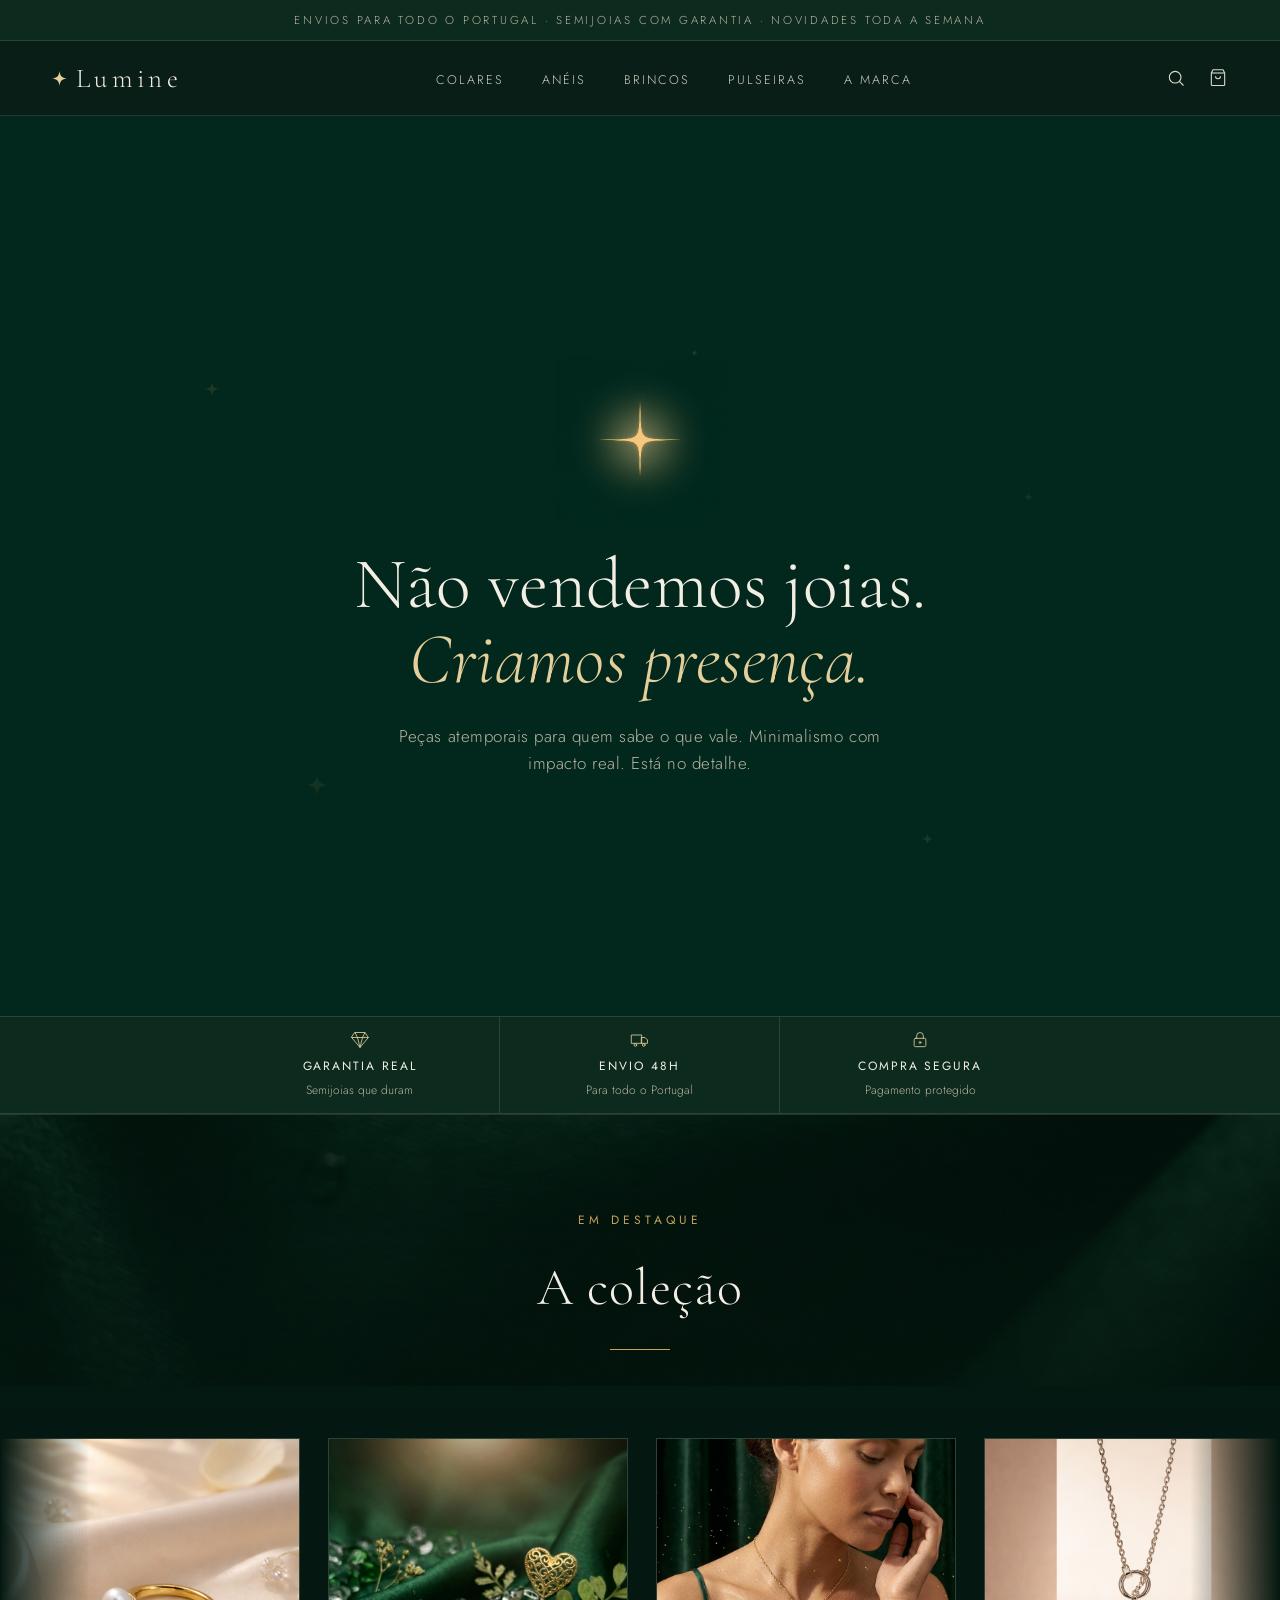
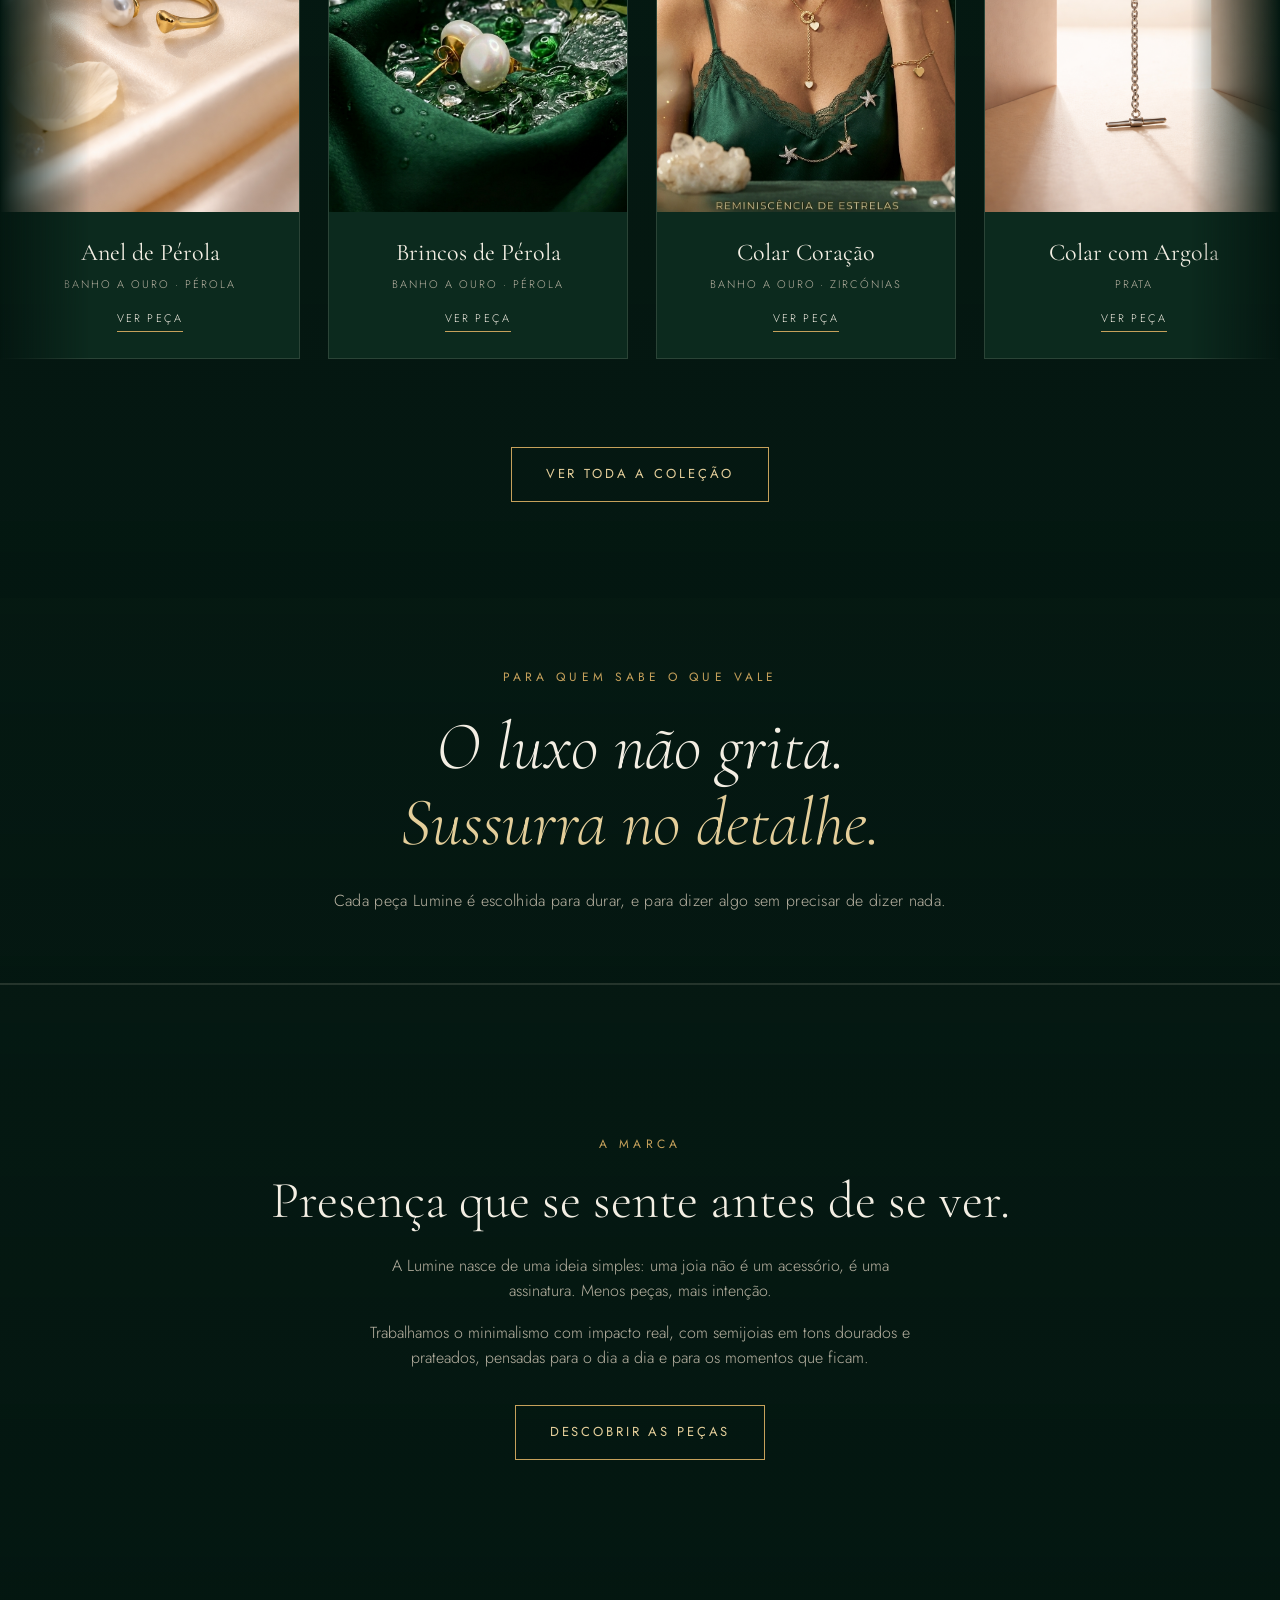
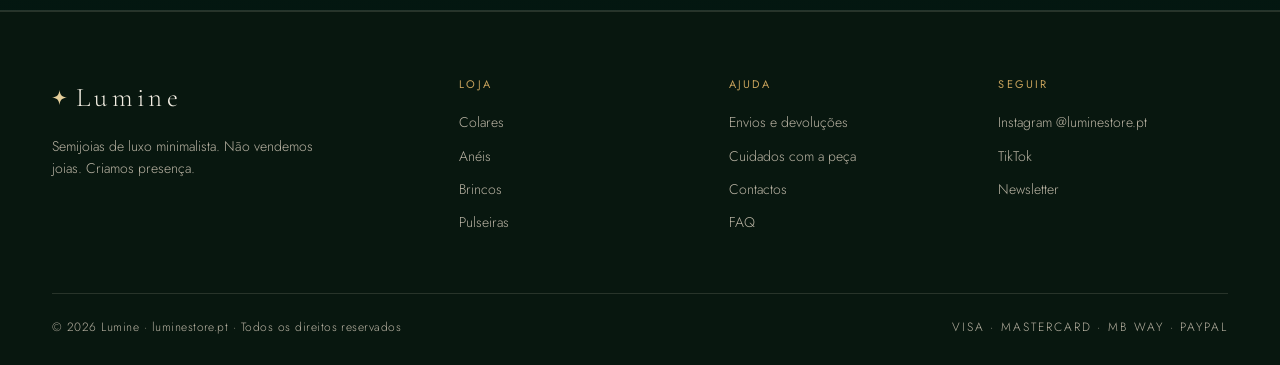
==== index.html @ 9608a3ef "Site Lumine — homepage + categorias (colares, anéis, brincos, pulseiras) com quick-view" ====
<!DOCTYPE html>
<html lang="pt-PT">
<head>
<meta charset="UTF-8" />
<meta name="viewport" content="width=device-width, initial-scale=1.0" />
<title>Lumine · Semijoias · Criamos presença</title>
<meta name="description" content="Lumine, semijoias de luxo minimalista. Não vendemos joias. Criamos presença. Para quem sabe o que vale." />
<link rel="preconnect" href="https://fonts.googleapis.com">
<link rel="preconnect" href="https://fonts.gstatic.com" crossorigin>
<link href="https://fonts.googleapis.com/css2?family=Cormorant+Garamond:wght@300;400;500;600&family=Jost:wght@300;400;500;600&display=swap" rel="stylesheet">
<link rel="stylesheet" href="styles.css">
</head>
<body>

<!-- SVG defs: estrela de 4 pontas da marca -->
<svg width="0" height="0" style="position:absolute"><defs>
  <symbol id="star" viewBox="0 0 100 100"><path d="M50 0 C54 34 66 46 100 50 C66 54 54 66 50 100 C46 66 34 54 0 50 C34 46 46 34 50 0 Z"/></symbol>
  <symbol id="medal" viewBox="0 0 100 100"><path d="M50 6 L61 38 L95 38 L67 58 L78 92 L50 71 L22 92 L33 58 L5 38 L39 38 Z"/></symbol>
</defs></svg>

<div class="announce">Envios para todo o Portugal · Semijoias com garantia · Novidades toda a semana</div>

<header>
  <div class="wrap nav">
    <a href="index.html" class="brand"><svg class="star"><use href="#star"/></svg>Lumine</a>
    <ul class="nav-links">
      <li><a href="colares.html">Colares</a></li>
      <li><a href="aneis.html">Anéis</a></li>
      <li><a href="brincos.html">Brincos</a></li>
      <li><a href="pulseiras.html">Pulseiras</a></li>
      <li><a href="index.html#sobre">A Marca</a></li>
    </ul>
    <div class="nav-icons">
      <svg viewBox="0 0 24 24"><circle cx="11" cy="11" r="7"/><line x1="16" y1="16" x2="21" y2="21"/></svg>
      <svg viewBox="0 0 24 24"><path d="M6 2 L4 6 V20 a1 1 0 0 0 1 1 H19 a1 1 0 0 0 1 -1 V6 L18 2 Z"/><line x1="4" y1="6" x2="20" y2="6"/><path d="M9 10 a3 3 0 0 0 6 0"/></svg>
    </div>
  </div>
</header>

<!-- ===== HERO ===== -->
<section class="hero">
  <div class="star-bg">
    <svg class="s1"><use href="#star"/></svg>
    <svg class="s2"><use href="#star"/></svg>
    <svg class="s3"><use href="#star"/></svg>
    <svg class="s4"><use href="#star"/></svg>
    <svg class="s5"><use href="#star"/></svg>
  </div>
  <div class="hero-content">
    <span class="hero-star"><img src="img/estrela.png" alt="Lumine" /></span>
    <h1>Não vendemos joias.<br><em>Criamos presença.</em></h1>
    <p>Peças atemporais para quem sabe o que vale. Minimalismo com impacto real. Está no detalhe.</p>
  </div>
</section>

<!-- ===== VALUES ===== -->
<section class="values">
  <div class="wrap">
    <div class="values-grid">
      <div class="value">
        <svg viewBox="0 0 24 24"><path d="M6 3 H18 L22 9 L12 21 L2 9 Z"/><path d="M2 9 H22"/><path d="M9 9 L12 21 L15 9"/><path d="M6 3 L9 9 M18 3 L15 9"/></svg>
        <h4>Garantia real</h4><span>Semijoias que duram</span>
      </div>
      <div class="value">
        <svg viewBox="0 0 24 24"><path d="M2 6 H14 V16 H2 Z"/><path d="M14 9 H18 L21 12 V16 H14 Z"/><circle cx="6.5" cy="18" r="1.6"/><circle cx="16.5" cy="18" r="1.6"/></svg>
        <h4>Envio 48H</h4><span>Para todo o Portugal</span>
      </div>
      <div class="value">
        <svg viewBox="0 0 24 24"><rect x="5" y="10" width="14" height="10" rx="1.5"/><path d="M8 10 V7 a4 4 0 0 1 8 0 V10"/><circle cx="12" cy="15" r="1.1"/></svg>
        <h4>Compra segura</h4><span>Pagamento protegido</span>
      </div>
    </div>
  </div>
</section>

<!-- ===== COLEÇÃO ===== -->
<section class="section" id="colecao">
  <div class="wrap">
    <div class="sec-head">
      <span class="eyebrow">Em destaque</span>
      <h2>A coleção</h2>
      <div class="rule"></div>
    </div>
  </div>
  <div class="carousel">
    <div class="carousel-track" id="product-track"><!-- cards injetados via JS --></div>
  </div>
  <div class="wrap">
    <div class="center-cta"><a href="colares.html" class="btn">Ver toda a coleção</a></div>
  </div>
</section>

<!-- ===== EDITORIAL ===== -->
<section class="editorial">
  <div class="wrap">
    <span class="eyebrow">Para quem sabe o que vale</span>
    <h2>O luxo não grita.<br><span>Sussurra no detalhe.</span></h2>
    <p>Cada peça Lumine é escolhida para durar, e para dizer algo sem precisar de dizer nada.</p>
  </div>
</section>

<!-- ===== STORY ===== -->
<section class="section" id="sobre">
  <div class="wrap">
    <span class="eyebrow">A marca</span>
    <h2>Presença que se sente antes de se ver.</h2>
    <p>A Lumine nasce de uma ideia simples: uma joia não é um acessório, é uma assinatura. Menos peças, mais intenção.</p>
    <p>Trabalhamos o minimalismo com impacto real, com semijoias em tons dourados e prateados, pensadas para o dia a dia e para os momentos que ficam.</p>
    <a href="colares.html" class="btn">Descobrir as peças</a>
  </div>
</section>

<!-- ===== NEWSLETTER (removida temporariamente — descomentar para reativar) =====
<section class="news">
  <div class="wrap">
    <span class="eyebrow">Junte-se à Lumine</span>
    <h2>O detalhe começa aqui.</h2>
    <p>Receba lançamentos e ofertas exclusivas antes de todos. Sem ruído, só o essencial.</p>
    <form onsubmit="return false;">
      <input type="email" placeholder="O seu e-mail" required />
      <button class="btn btn-solid" type="submit">Subscrever</button>
    </form>
  </div>
</section>
-->

<!-- ===== FOOTER ===== -->
<footer>
  <div class="wrap">
    <div class="foot-grid">
      <div class="foot-brand">
        <a href="index.html" class="brand"><svg class="star"><use href="#star"/></svg>Lumine</a>
        <p>Semijoias de luxo minimalista. Não vendemos joias. Criamos presença.</p>
      </div>
      <div class="foot-col">
        <h5>Loja</h5>
        <a href="colares.html">Colares</a><a href="aneis.html">Anéis</a><a href="brincos.html">Brincos</a><a href="pulseiras.html">Pulseiras</a>
      </div>
      <div class="foot-col">
        <h5>Ajuda</h5>
        <a href="#">Envios e devoluções</a><a href="#">Cuidados com a peça</a><a href="#">Contactos</a><a href="#">FAQ</a>
      </div>
      <div class="foot-col">
        <h5>Seguir</h5>
        <a href="https://instagram.com/luminestore.pt" target="_blank">Instagram @luminestore.pt</a>
        <a href="#">TikTok</a><a href="#">Newsletter</a>
      </div>
    </div>
    <div class="foot-bottom">
      <span>© 2026 Lumine · luminestore.pt · Todos os direitos reservados</span>
      <span class="pay">Visa · Mastercard · MB Way · PayPal</span>
    </div>
  </div>
</footer>

<script>
  // Catálogo real (fotos do cliente). Nomes provisórios — ajustar quando houver catálogo oficial.
  const produtos = [
    {nome:'Anel de Pérola',   mat:'Banho a ouro · pérola',   img:'img/p-anel-perola.png',   pos:'center'},
    {nome:'Brincos de Pérola',mat:'Banho a ouro · pérola',   img:'img/p-brincos-perola.png',pos:'center'},
    {nome:'Colar Coração',    mat:'Banho a ouro · zircónias',img:'img/p-colar-coracao.png', pos:'center 18%'},
    {nome:'Colar com Argola', mat:'Prata',                   img:'img/p-colar-argola.png',  pos:'center'},
    {nome:'Colar Esfera',     mat:'Banho a ouro',            img:'img/p-colar-esfera.jpg',  pos:'center 22%'},
    {nome:'Pulseira Snake',   mat:'Banho a ouro',            img:'img/p-pulseira-snake.png',pos:'center'},
    {nome:'Anel Barra',       mat:'Banho a ouro',            img:'img/p-anel-barra.png',    pos:'center'},
  ];
  const card = p=>`
    <article class="card">
      <div class="product-media" style="background-image:url('${p.img}');background-position:${p.pos};"></div>
      <div class="card-body">
        <h3>${p.nome}</h3>
        <div class="mat">${p.mat}</div>
        <span class="add">Ver peça</span>
      </div>
    </article>`;
  const track = document.getElementById('product-track');
  // duplica a lista pra o loop do carrossel ser contínuo (translateX -50%)
  track.innerHTML = produtos.map(card).join('') + produtos.map(card).join('');
</script>
</body>
</html>
---- styles.css ----
:root{
  --green-900:#0A1F17;
  --hero-green:#02281E;
  --green-800:#0C2A1E;
  --green-700:#123A28;
  --gold:#C6A15B;
  --gold-light:#E4CE9A;
  --cream:#F3EEE3;
  --cream-dim:#B9B3A3;
  --silver:#C9CCD1;
  --line:rgba(230,222,205,0.14);
}
*{margin:0;padding:0;box-sizing:border-box;}
html{scroll-behavior:smooth;}
body{
  background:var(--green-900);
  color:var(--cream);
  font-family:'Jost',sans-serif;
  font-weight:300;
  line-height:1.6;
  -webkit-font-smoothing:antialiased;
  overflow-x:hidden;
}
h1,h2,h3,.serif{font-family:'Cormorant Garamond',serif;font-weight:400;}
a{color:inherit;text-decoration:none;}
img{max-width:100%;display:block;}
.wrap{max-width:1240px;margin:0 auto;padding:0 32px;}
.eyebrow{
  font-size:12px;letter-spacing:.34em;text-transform:uppercase;
  color:var(--gold);font-weight:400;
}
.btn{
  display:inline-block;font-family:'Jost',sans-serif;font-weight:400;
  font-size:13px;letter-spacing:.22em;text-transform:uppercase;
  padding:16px 34px;border:1px solid var(--gold);color:var(--gold-light);
  background:transparent;cursor:pointer;transition:.35s ease;
}
.btn:hover{background:var(--gold);color:var(--green-900);}
.btn-solid{background:var(--gold);color:var(--green-900);border-color:var(--gold);}
.btn-solid:hover{background:var(--gold-light);border-color:var(--gold-light);}

/* ---------- Announcement ---------- */
.announce{
  background:var(--green-800);border-bottom:1px solid var(--line);
  text-align:center;font-size:11.5px;letter-spacing:.24em;text-transform:uppercase;
  color:var(--cream-dim);padding:11px 16px;
}

/* ---------- Header ---------- */
header{
  position:sticky;top:0;z-index:50;
  background:rgba(10,31,23,.82);backdrop-filter:blur(12px);
  border-bottom:1px solid var(--line);
}
.nav{display:flex;align-items:center;justify-content:space-between;height:74px;}
.brand{display:flex;align-items:center;gap:9px;font-family:'Cormorant Garamond',serif;
  font-size:27px;letter-spacing:.16em;color:var(--cream);}
.brand .star{width:15px;height:15px;fill:var(--gold-light);}
.nav-links{display:flex;gap:38px;list-style:none;}
.nav-links a{font-size:12.5px;letter-spacing:.16em;text-transform:uppercase;color:var(--cream);opacity:.85;transition:.3s;}
.nav-links a:hover{opacity:1;color:var(--gold-light);}
.nav-links a.active{color:var(--gold-light);opacity:1;}
.nav-icons{display:flex;gap:22px;align-items:center;}
.nav-icons svg{width:20px;height:20px;stroke:var(--cream);fill:none;stroke-width:1.3;opacity:.9;cursor:pointer;transition:.3s;}
.nav-icons svg:hover{stroke:var(--gold-light);}
.menu-toggle{display:none;}

/* ---------- Hero ---------- */
.hero{
  position:relative;min-height:100vh;display:flex;align-items:center;justify-content:center;
  background:var(--hero-green);
  text-align:center;overflow:hidden;
}
.hero .star-bg{position:absolute;inset:0;pointer-events:none;opacity:.28;}
.hero .star-bg svg{position:absolute;fill:var(--gold);}
.s1{width:14px;top:22%;left:16%;opacity:.5;}
.s2{width:9px;top:34%;left:80%;opacity:.4;}
.s3{width:20px;top:66%;left:24%;opacity:.35;}
.s4{width:11px;top:72%;left:72%;opacity:.5;}
.s5{width:7px;top:18%;left:54%;opacity:.6;}
.hero-content{position:relative;z-index:2;max-width:840px;width:100%;margin:0 auto;padding:56px 32px;}
.hero .eyebrow{margin-bottom:26px;display:block;}
.hero-star{position:relative;display:flex;align-items:center;justify-content:center;width:170px;margin:0 auto 22px;}
.hero-star::before{
  content:"";position:absolute;width:58%;height:58%;border-radius:50%;
  background:radial-gradient(circle,rgba(228,206,154,.75),rgba(198,161,91,.25) 45%,transparent 72%);
  filter:blur(16px);animation:glowPulse 2.6s ease-in-out infinite;z-index:0;
}
.hero-star img{position:relative;z-index:1;width:100%;display:block;mix-blend-mode:lighten;animation:starBreath 2.6s ease-in-out infinite;}
@keyframes glowPulse{
  0%,100%{opacity:.28;transform:scale(.82);}
  50%{opacity:.95;transform:scale(1.18);}
}
@keyframes starBreath{
  0%,100%{transform:scale(.97);}
  50%{transform:scale(1.05);}
}
@media(prefers-reduced-motion:reduce){.hero-star::before,.hero-star img{animation:none;}}
.hero h1{
  font-size:clamp(36px,6vw,72px);line-height:1.04;font-weight:300;
  letter-spacing:.005em;margin-bottom:26px;
}
.hero h1 em{font-style:italic;color:var(--gold-light);}
.hero p{font-size:17px;color:var(--cream-dim);max-width:520px;margin:0 auto;font-weight:300;letter-spacing:.03em;}

/* ---------- Values strip ---------- */
.values{border-top:1px solid var(--line);border-bottom:1px solid var(--line);background:var(--green-800);}
.values-grid{display:grid;grid-template-columns:repeat(3,1fr);max-width:840px;margin:0 auto;}
.value{padding:13px 24px;text-align:center;border-right:1px solid var(--line);display:flex;flex-direction:column;align-items:center;}
.value:last-child{border-right:none;}
.value svg{width:20px;height:20px;stroke:var(--gold-light);fill:none;stroke-width:1;stroke-linecap:round;stroke-linejoin:round;margin:0 auto 7px;}
.value h4{font-family:'Jost';font-size:12px;letter-spacing:.16em;text-transform:uppercase;font-weight:400;margin-bottom:4px;}
.value span{font-size:12px;color:var(--cream-dim);}

/* ---------- Section head ---------- */
.section{padding:96px 0;}
.sec-head{text-align:center;margin-bottom:56px;}
.sec-head .eyebrow{display:block;margin-bottom:16px;}
.sec-head h2{font-size:clamp(34px,5vw,52px);font-weight:300;letter-spacing:.02em;}
.rule{width:60px;height:1px;background:var(--gold);margin:20px auto 0;}

/* ---------- Coleção (carrossel automático) ---------- */
.carousel{width:100%;overflow:hidden;
  -webkit-mask-image:linear-gradient(90deg,transparent,#000 7%,#000 93%,transparent);
  mask-image:linear-gradient(90deg,transparent,#000 7%,#000 93%,transparent);}
.carousel-track{display:flex;width:max-content;padding:32px 0;animation:scrollX 46s linear infinite;}
.carousel:hover .carousel-track{animation-play-state:paused;}
@keyframes scrollX{from{transform:translateX(0);}to{transform:translateX(-50%);}}
@media(prefers-reduced-motion:reduce){.carousel-track{animation:none;}}
.card{flex:0 0 300px;margin-right:28px;background:var(--green-800);border:1px solid var(--line);transition:.4s ease;cursor:pointer;}
.card:hover{transform:translateY(-6px);border-color:rgba(198,161,91,.45);box-shadow:0 24px 60px rgba(0,0,0,.5);}
.product-media{
  position:relative;aspect-ratio:4/5;overflow:hidden;
  background-color:#0A1F17;background-size:cover;background-repeat:no-repeat;background-position:center;
  transition:transform .7s ease;
}
.card:hover .product-media{transform:scale(1.05);}
.product-media .medal{width:46px;height:46px;fill:var(--gold);opacity:.55;filter:drop-shadow(0 4px 18px rgba(198,161,91,.4));}
.product-media .tag{position:absolute;top:16px;left:16px;font-size:10px;letter-spacing:.2em;text-transform:uppercase;color:var(--green-900);background:var(--gold-light);padding:5px 11px;}
.card-body{padding:22px 22px 26px;text-align:center;}
.card-body h3{font-size:24px;font-weight:400;margin-bottom:4px;}
.card-body .mat{font-size:11px;letter-spacing:.18em;text-transform:uppercase;color:var(--cream-dim);}
.card-body .price{font-family:'Cormorant Garamond';font-size:22px;color:var(--gold-light);margin-top:12px;}
.card-body .add{margin-top:16px;font-size:11px;letter-spacing:.2em;text-transform:uppercase;color:var(--cream);border-bottom:1px solid var(--gold);padding-bottom:4px;display:inline-block;transition:.3s;}
.card:hover .add{color:var(--gold-light);}
.center-cta{text-align:center;margin-top:56px;}

/* ---------- Editorial banner ---------- */
#colecao{
  background:
    linear-gradient(rgba(3,22,16,.72),rgba(3,22,16,.86)),
    url('img/p-brincos-perola.png') center 30%/cover no-repeat fixed;
  border-top:1px solid var(--line);
}
.editorial{
  position:relative;padding:70px 0;text-align:center;
  background:
    linear-gradient(rgba(3,22,16,.72),rgba(3,22,16,.86)),
    url('img/p-brincos-perola.png') center 30%/cover no-repeat fixed;
  border-bottom:1px solid var(--line);
}
.editorial .eyebrow{margin-bottom:22px;display:block;}
.editorial h2{font-size:clamp(38px,6vw,68px);font-weight:300;font-style:italic;color:var(--cream);max-width:900px;margin:0 auto;line-height:1.12;}
.editorial h2 span{color:var(--gold-light);}
.editorial p{margin-top:26px;color:var(--cream-dim);letter-spacing:.02em;}

/* ---------- A marca (parallax) ---------- */
#sobre{
  position:relative;text-align:center;padding:150px 0;
  background:
    linear-gradient(rgba(3,22,16,.74),rgba(3,22,16,.9)),
    url('img/p-pulseira-snake.png') center 40%/cover no-repeat fixed;
  border-top:1px solid var(--line);border-bottom:1px solid var(--line);
}
#sobre .eyebrow{display:block;margin-bottom:18px;}
#sobre h2{font-size:clamp(32px,4.6vw,52px);font-weight:300;line-height:1.12;margin:0 auto 22px;max-width:760px;}
#sobre p{color:var(--cream-dim);margin:0 auto 16px;max-width:560px;font-weight:300;}
#sobre .btn{margin-top:18px;}

/* ---------- Newsletter ---------- */
.news{text-align:center;padding:110px 0;border-top:1px solid var(--line);
  background:
    linear-gradient(rgba(3,22,16,.82),rgba(3,22,16,.93)),
    url('img/p-colar-esfera.jpg') center 25%/cover no-repeat fixed;}
.news .eyebrow{display:block;margin-bottom:16px;}
.news h2{font-size:clamp(30px,4vw,46px);font-weight:300;margin-bottom:14px;}
.news p{color:var(--cream-dim);max-width:460px;margin:0 auto 32px;}
.news form{display:flex;max-width:440px;margin:0 auto;gap:10px;flex-wrap:wrap;justify-content:center;}
.news input{flex:1;min-width:220px;background:transparent;border:1px solid var(--line);color:var(--cream);padding:15px 18px;font-family:'Jost';font-size:14px;letter-spacing:.04em;}
.news input::placeholder{color:var(--cream-dim);}
.news input:focus{outline:none;border-color:var(--gold);}

/* ---------- Página de categoria ---------- */
.cat-hero{
  position:relative;text-align:center;padding:104px 0 88px;
  background:
    linear-gradient(rgba(3,22,16,.60),rgba(3,22,16,.82)),
    var(--cat-img,none) center 22%/cover no-repeat;
  border-bottom:1px solid var(--line);
}
.breadcrumb{font-size:11px;letter-spacing:.2em;text-transform:uppercase;color:var(--cream-dim);margin-bottom:22px;}
.breadcrumb a{transition:.3s;}
.breadcrumb a:hover{color:var(--gold-light);}
.cat-hero .eyebrow{display:block;margin-bottom:14px;}
.cat-hero h1{font-size:clamp(40px,6vw,72px);font-weight:300;letter-spacing:.02em;}
.cat-hero p{color:var(--cream-dim);max-width:520px;margin:18px auto 0;}
.cat-bar{display:flex;justify-content:space-between;align-items:center;flex-wrap:wrap;gap:14px;
  padding:26px 0;border-bottom:1px solid var(--line);margin-bottom:44px;}
.cat-bar .count{font-size:12px;letter-spacing:.16em;text-transform:uppercase;color:var(--cream-dim);}
.cat-bar .sort{font-size:12px;letter-spacing:.16em;text-transform:uppercase;color:var(--cream);opacity:.85;}
.cat-grid{display:grid;grid-template-columns:repeat(auto-fit,minmax(210px,260px));gap:26px;justify-content:center;}
.cat-grid .card{flex:0 0 auto;margin-right:0;width:100%;}
@media(max-width:560px){.cat-grid{grid-template-columns:repeat(auto-fit,minmax(150px,1fr));gap:16px;}}

/* ---------- Modal produto (quick view) ---------- */
.modal-overlay{position:fixed;inset:0;z-index:100;display:flex;align-items:center;justify-content:center;padding:24px;
  background:rgba(2,15,10,.74);backdrop-filter:blur(6px);opacity:0;visibility:hidden;transition:.3s ease;}
.modal-overlay.open{opacity:1;visibility:visible;}
.modal{position:relative;width:100%;max-width:900px;max-height:90vh;overflow:auto;background:var(--green-800);
  border:1px solid var(--line);display:grid;grid-template-columns:1fr 1fr;
  transform:translateY(14px) scale(.99);transition:.35s ease;}
.modal-overlay.open .modal{transform:none;}
.modal-close{position:absolute;top:14px;right:16px;z-index:3;width:34px;height:34px;border:1px solid var(--line);
  background:rgba(3,22,16,.5);color:var(--cream);font-size:20px;line-height:1;cursor:pointer;display:flex;align-items:center;justify-content:center;transition:.3s;}
.modal-close:hover{border-color:var(--gold);color:var(--gold-light);}
.modal-gallery{background:#0A1F17;display:flex;flex-direction:column;}
.modal-main{aspect-ratio:4/5;background:#0A1F17 center/cover no-repeat;transition:background-image .2s ease;}
.modal-thumbs{display:flex;gap:8px;padding:10px;flex-wrap:wrap;}
.modal-thumbs button{flex:0 0 54px;height:64px;border:1px solid var(--line);background:#0A1F17 center/cover no-repeat;cursor:pointer;opacity:.65;transition:.3s;padding:0;}
.modal-thumbs button.active,.modal-thumbs button:hover{opacity:1;border-color:var(--gold);}
.modal-info{padding:42px 40px;display:flex;flex-direction:column;}
.modal-info .eyebrow{margin-bottom:12px;}
.modal-info h3{font-family:'Cormorant Garamond';font-size:34px;font-weight:400;line-height:1.1;margin-bottom:6px;}
.modal-info .mat{font-size:11px;letter-spacing:.18em;text-transform:uppercase;color:var(--cream-dim);margin-bottom:16px;}
.modal-info .price{font-family:'Cormorant Garamond';font-size:30px;color:var(--gold-light);margin-bottom:20px;}
.modal-info .desc{color:var(--cream-dim);font-size:14.5px;line-height:1.65;margin-bottom:22px;}
.modal-meta{margin-top:auto;font-size:12px;color:var(--cream-dim);letter-spacing:.03em;display:flex;flex-direction:column;gap:7px;padding-top:14px;}
.modal-meta span{display:flex;align-items:center;gap:9px;}
.modal-meta .st{width:11px;height:11px;fill:var(--gold);flex:none;}
.modal-info .actions{display:flex;flex-direction:column;gap:12px;margin-top:20px;}
.modal-info .actions .btn{width:100%;text-align:center;}
@media(max-width:720px){.modal{grid-template-columns:1fr;} .modal-info{padding:28px 24px;}}
/* toast */
.toast{position:fixed;bottom:26px;left:50%;transform:translateX(-50%) translateY(20px);z-index:120;
  background:var(--gold);color:var(--green-900);padding:14px 26px;font-size:12px;letter-spacing:.18em;text-transform:uppercase;
  opacity:0;transition:.35s ease;pointer-events:none;}
.toast.show{opacity:1;transform:translateX(-50%) translateY(0);}

/* ---- Modal em fundo claro (preview) ---- */
.modal{background:#FAF8F2;}
.modal-close{border-color:rgba(0,0,0,.14);background:rgba(255,255,255,.7);color:#1c2b22;}
.modal-close:hover{border-color:var(--gold);color:#9a7a2e;}
.modal-gallery{background:#ECE7DB;}
.modal-main{background-color:#ECE7DB;}
.modal-thumbs button{border-color:rgba(0,0,0,.12);background-color:#ECE7DB;opacity:.72;}
.modal-thumbs button.active,.modal-thumbs button:hover{border-color:var(--gold);opacity:1;}
.modal-info .eyebrow{color:#B0872F;}
.modal-info h3{color:#16261D;}
.modal-info .mat{color:#7C7C71;}
.modal-info .price{color:#B0872F;}
.modal-info .desc{color:#5C5C53;}
.modal-meta{color:#6E6E63;}
.modal-meta .st{fill:var(--gold);}
.modal .btn:not(.btn-solid){border-color:#C6A15B;color:#8A6C26;}
.modal .btn:not(.btn-solid):hover{background:var(--gold);color:#fff;}

/* ---------- Footer ---------- */
footer{background:#08170F;border-top:1px solid var(--line);padding:64px 0 28px;}
.foot-grid{display:grid;grid-template-columns:1.6fr 1fr 1fr 1fr;gap:40px;margin-bottom:48px;}
.foot-brand .brand{margin-bottom:16px;}
.foot-brand p{color:var(--cream-dim);font-size:14px;max-width:280px;}
.foot-col h5{font-size:11px;letter-spacing:.2em;text-transform:uppercase;color:var(--gold);margin-bottom:18px;font-weight:400;}
.foot-col a{display:block;color:var(--cream-dim);font-size:14px;margin-bottom:11px;transition:.3s;}
.foot-col a:hover{color:var(--gold-light);}
.foot-bottom{border-top:1px solid var(--line);padding-top:24px;display:flex;justify-content:space-between;flex-wrap:wrap;gap:12px;font-size:12px;color:var(--cream-dim);letter-spacing:.04em;}
.foot-bottom .pay{letter-spacing:.16em;text-transform:uppercase;}

/* ---------- Responsive ---------- */
@media(max-width:900px){
  .story{grid-template-columns:1fr;gap:36px;}
  .foot-grid{grid-template-columns:1fr 1fr;gap:32px;}
  .nav-links{display:none;}
  .menu-toggle{display:block;}
}
@media(max-width:560px){
  .card{flex-basis:74vw;}
  .values-grid{grid-template-columns:1fr;}
  .value{border-right:none;border-bottom:1px solid var(--line);}
  .value:last-child{border-bottom:none;}
  .foot-grid{grid-template-columns:1fr;}
  .wrap{padding:0 22px;}
}
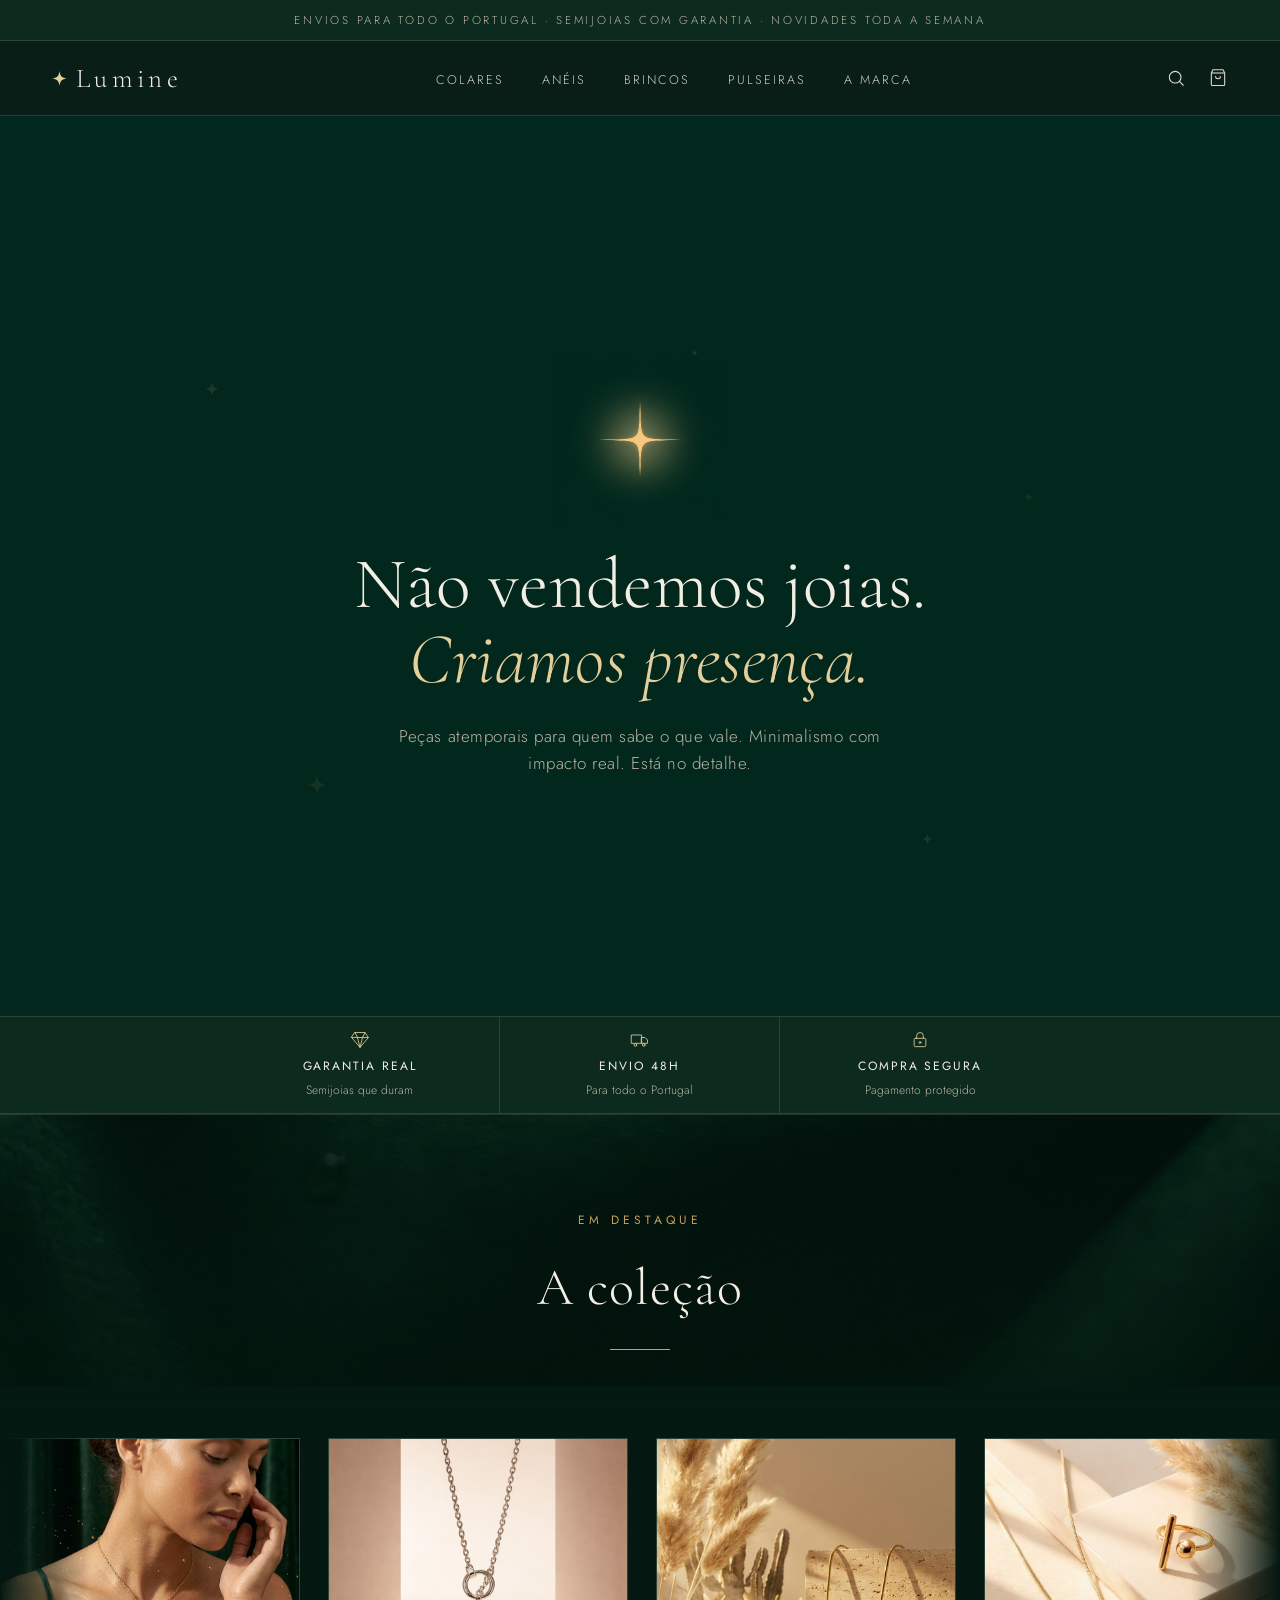
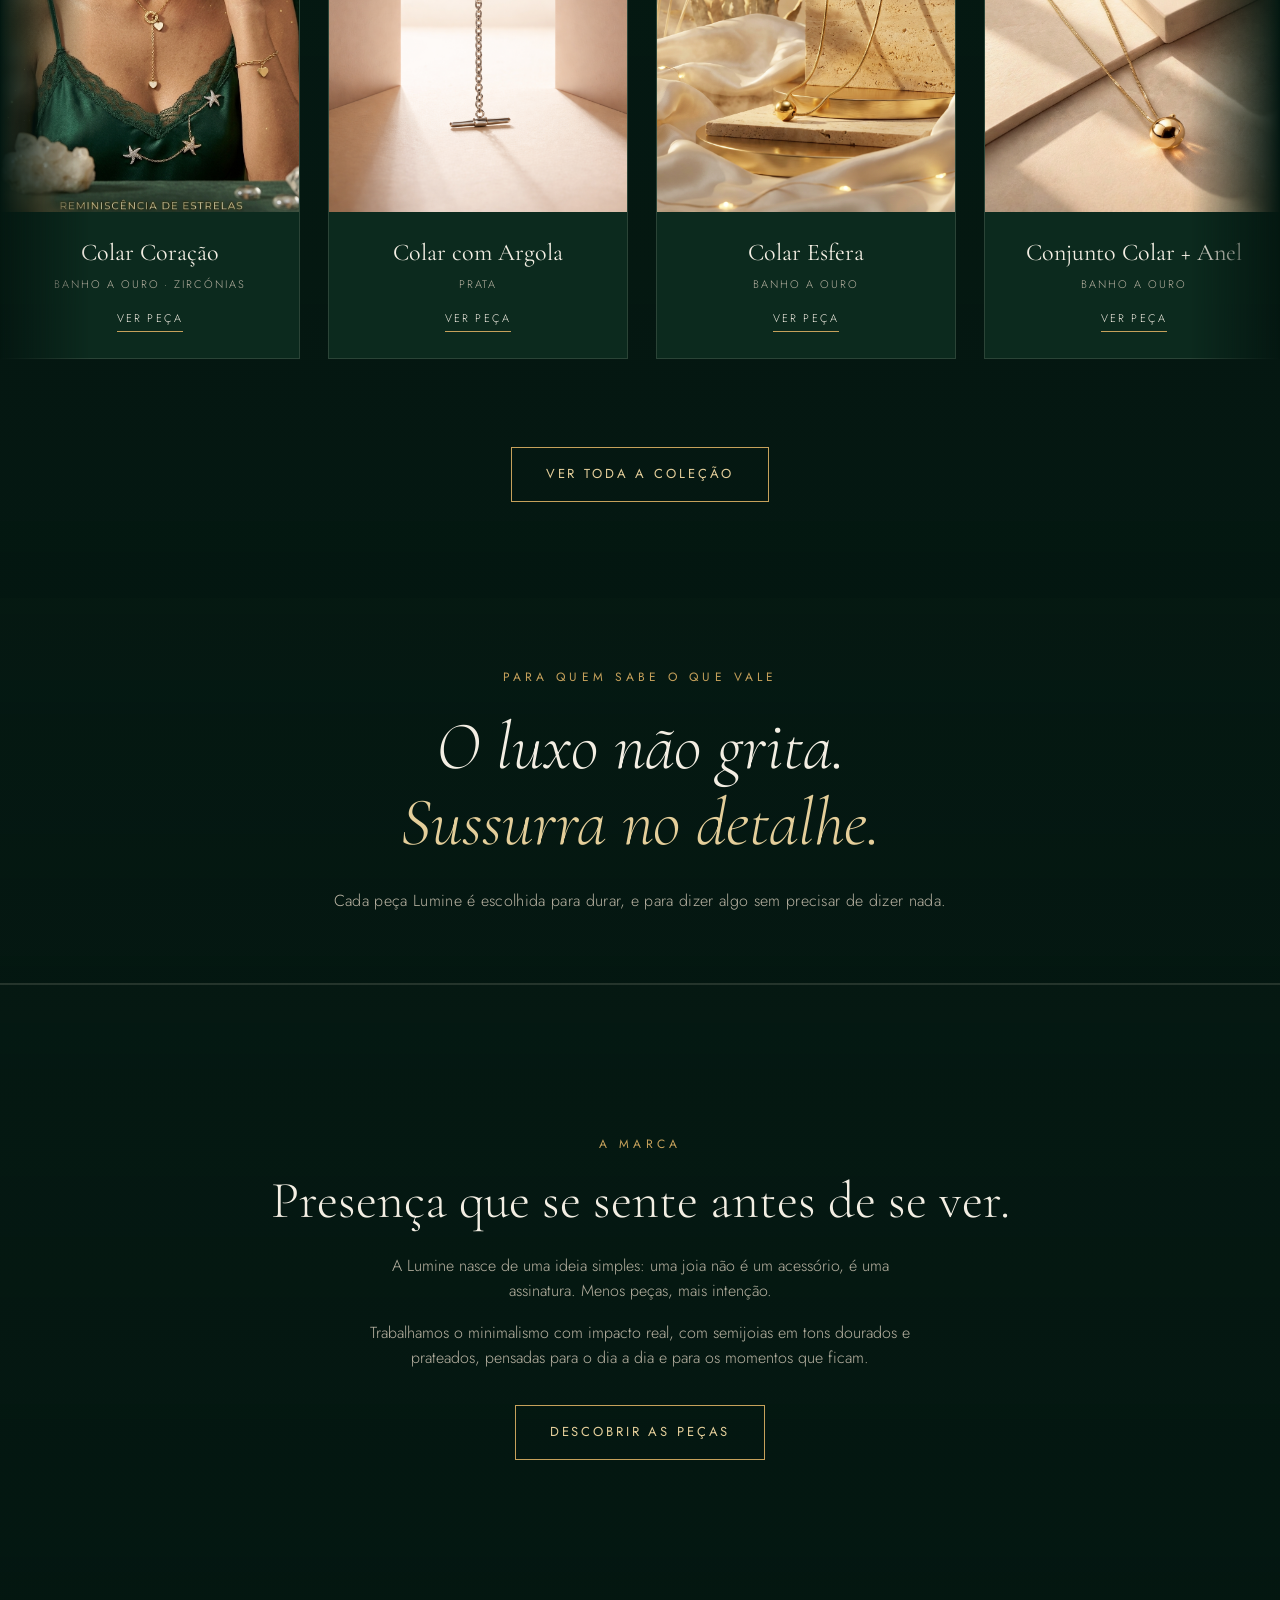
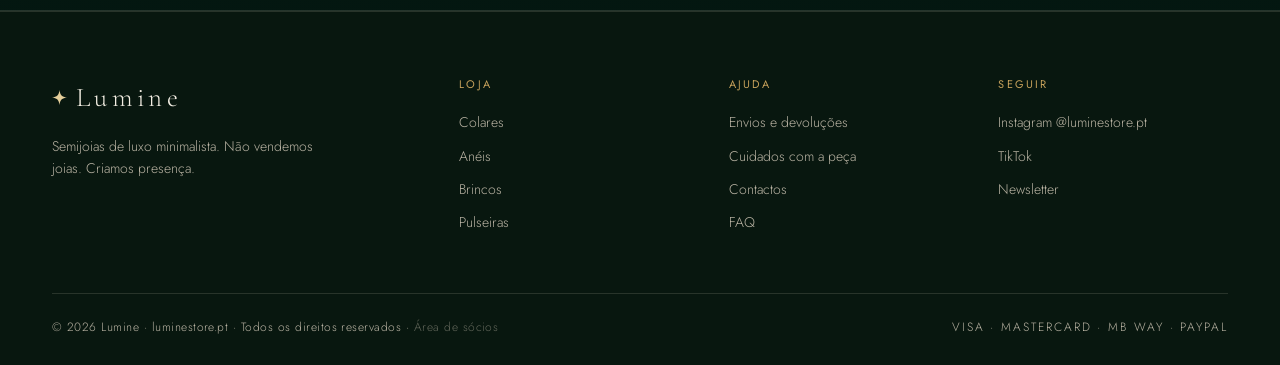
==== commit 1f1a8042: "Adiciona painel de gestão (produtos, pedidos, stock) e catálogo partilhado - Painel admin.html: logi" ====
--- a/index.html
+++ b/index.html
@@ -147,35 +147,32 @@
       </div>
     </div>
     <div class="foot-bottom">
-      <span>© 2026 Lumine · luminestore.pt · Todos os direitos reservados</span>
+      <span>© 2026 Lumine · luminestore.pt · Todos os direitos reservados · <a href="admin.html" style="opacity:.5">Área de sócios</a></span>
       <span class="pay">Visa · Mastercard · MB Way · PayPal</span>
     </div>
   </div>
 </footer>
 
+<script src="catalogo.js"></script>
 <script>
-  // Catálogo real (fotos do cliente). Nomes provisórios — ajustar quando houver catálogo oficial.
-  const produtos = [
-    {nome:'Anel de Pérola',   mat:'Banho a ouro · pérola',   img:'img/p-anel-perola.png',   pos:'center'},
-    {nome:'Brincos de Pérola',mat:'Banho a ouro · pérola',   img:'img/p-brincos-perola.png',pos:'center'},
-    {nome:'Colar Coração',    mat:'Banho a ouro · zircónias',img:'img/p-colar-coracao.png', pos:'center 18%'},
-    {nome:'Colar com Argola', mat:'Prata',                   img:'img/p-colar-argola.png',  pos:'center'},
-    {nome:'Colar Esfera',     mat:'Banho a ouro',            img:'img/p-colar-esfera.jpg',  pos:'center 22%'},
-    {nome:'Pulseira Snake',   mat:'Banho a ouro',            img:'img/p-pulseira-snake.png',pos:'center'},
-    {nome:'Anel Barra',       mat:'Banho a ouro',            img:'img/p-anel-barra.png',    pos:'center'},
-  ];
-  const card = p=>`
-    <article class="card">
-      <div class="product-media" style="background-image:url('${p.img}');background-position:${p.pos};"></div>
+  // Peças em destaque, lidas do catálogo partilhado (o painel altera → aparece aqui).
+  const produtos = LumineCatalogo.all();
+  const card = p=>{
+    const img = (p.imgs && p.imgs[0]) || 'img/logo-lumine.png';
+    return `
+    <article class="card" data-id="${p.id}">
+      <div class="product-media" style="background-image:url('${img}');background-position:${p.pos||'center'};"></div>
       <div class="card-body">
         <h3>${p.nome}</h3>
-        <div class="mat">${p.mat}</div>
+        <div class="mat">${p.mat||''}</div>
         <span class="add">Ver peça</span>
       </div>
     </article>`;
+  };
   const track = document.getElementById('product-track');
   // duplica a lista pra o loop do carrossel ser contínuo (translateX -50%)
   track.innerHTML = produtos.map(card).join('') + produtos.map(card).join('');
 </script>
+<script src="product-modal.js"></script>
 </body>
 </html>
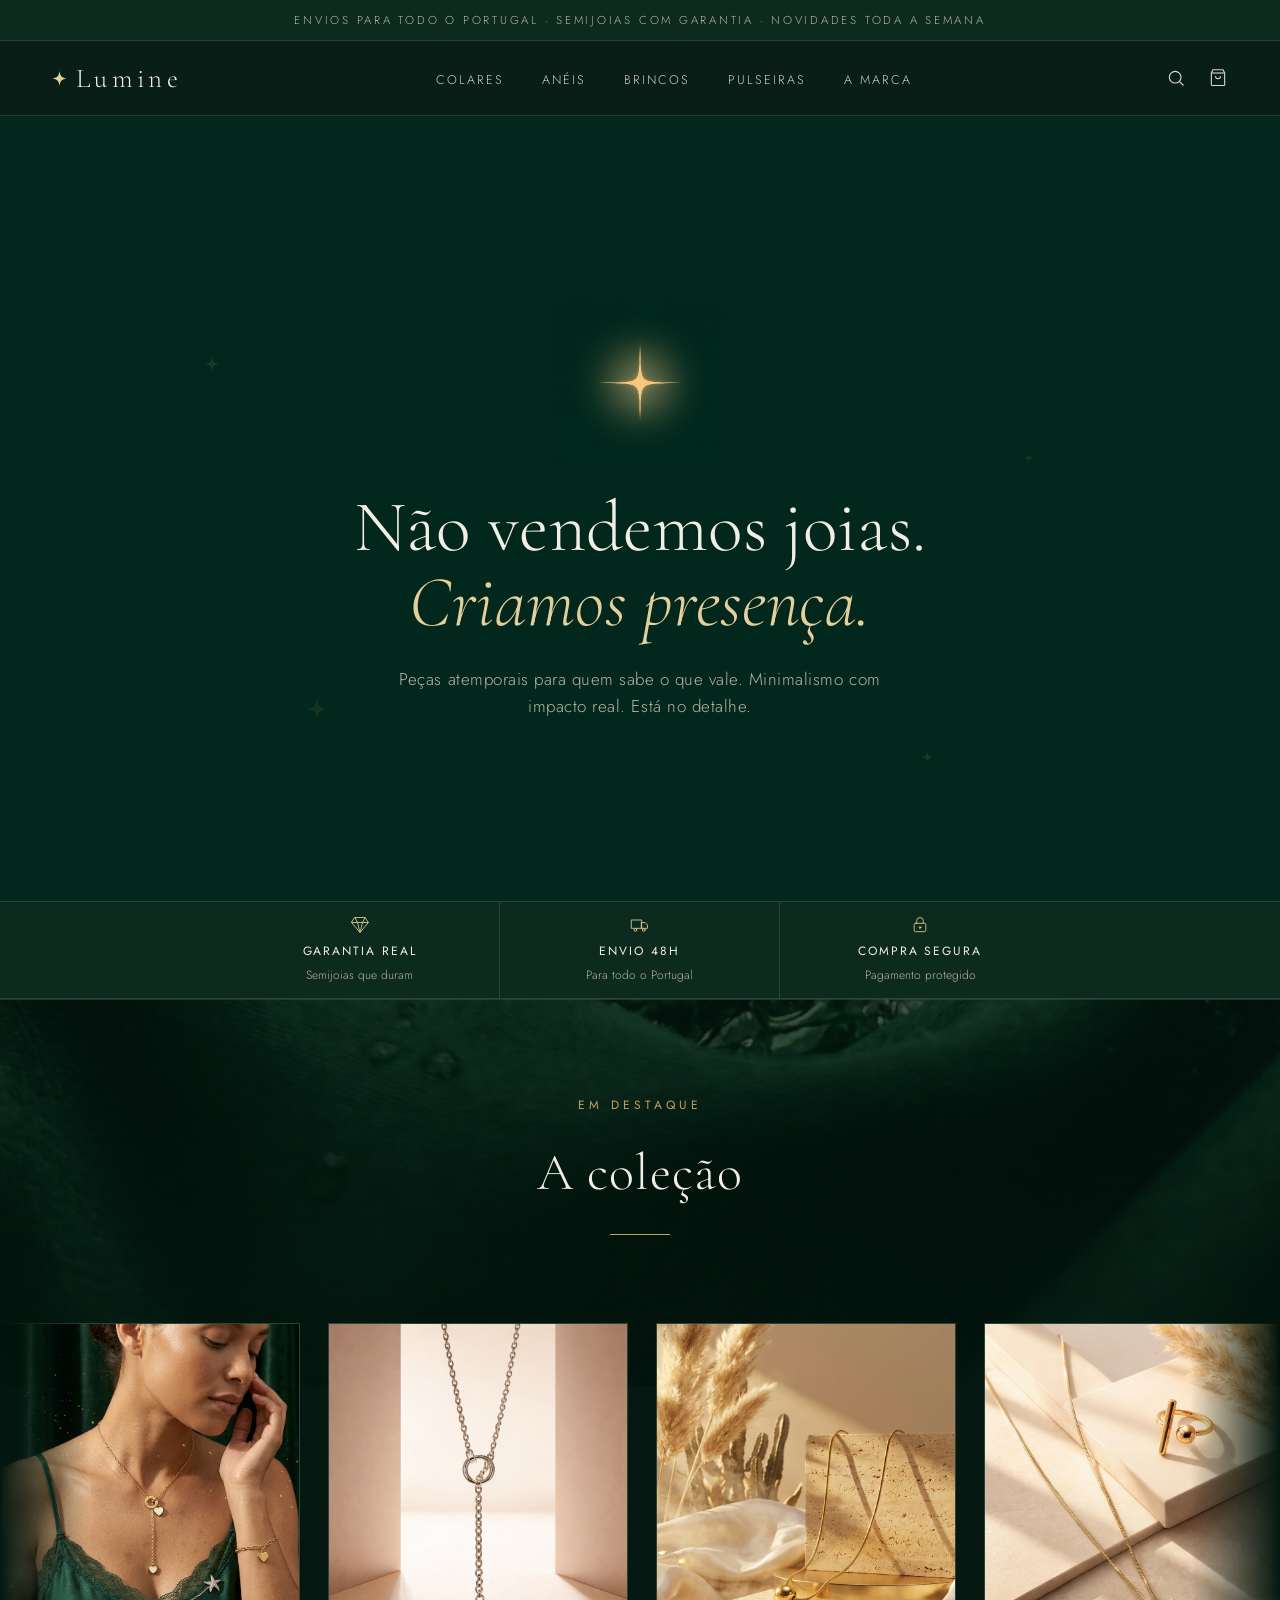
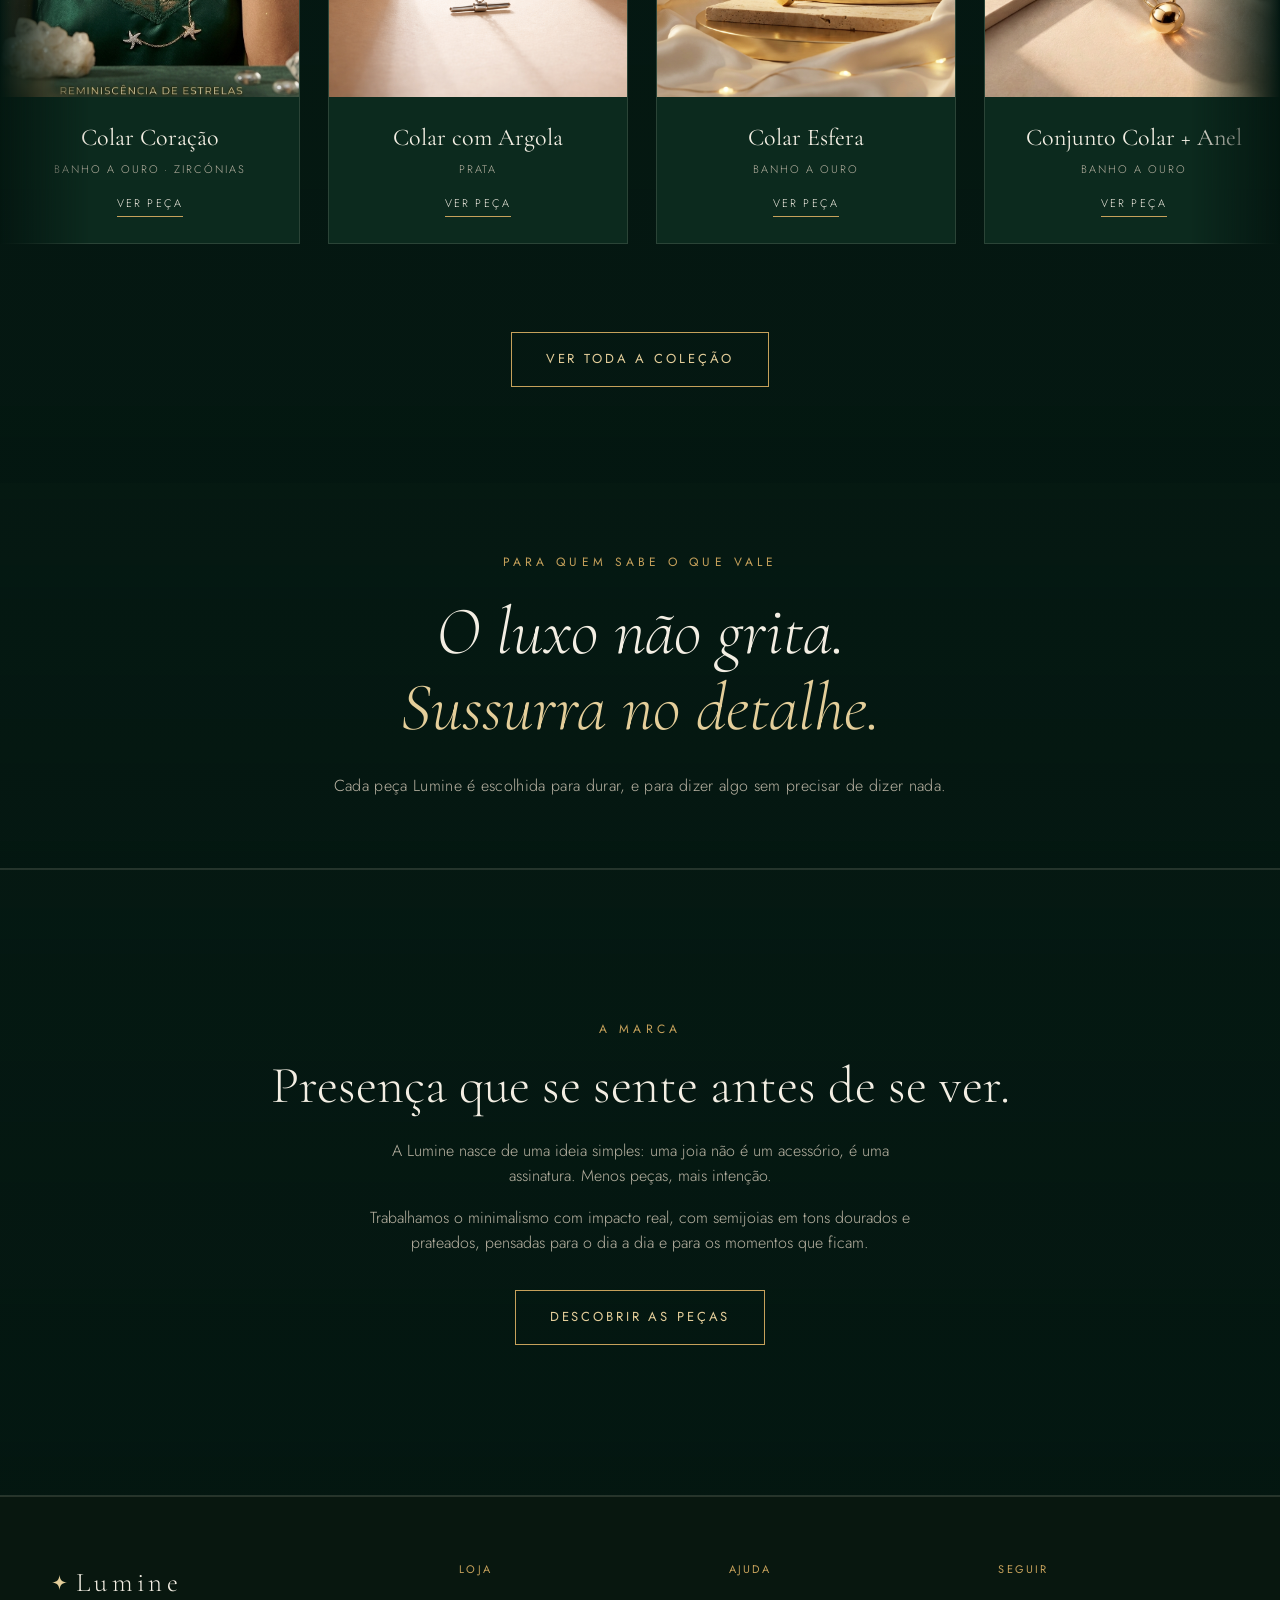
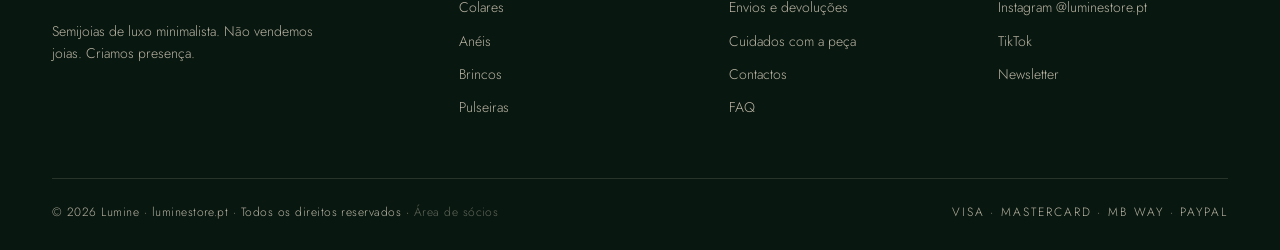
==== commit 91fc6fe2: "Adiciona carrinho e checkout com Referencia Multibanco - carrinho.js: modulo de carrinho (localStora" ====
--- a/index.html
+++ b/index.html
@@ -32,7 +32,11 @@
     </ul>
     <div class="nav-icons">
       <svg viewBox="0 0 24 24"><circle cx="11" cy="11" r="7"/><line x1="16" y1="16" x2="21" y2="21"/></svg>
-      <svg viewBox="0 0 24 24"><path d="M6 2 L4 6 V20 a1 1 0 0 0 1 1 H19 a1 1 0 0 0 1 -1 V6 L18 2 Z"/><line x1="4" y1="6" x2="20" y2="6"/><path d="M9 10 a3 3 0 0 0 6 0"/></svg>
+      <a href="carrinho.html" class="cart-link" aria-label="Cesto">
+        <svg viewBox="0 0 24 24"><path d="M6 2 L4 6 V20 a1 1 0 0 0 1 1 H19 a1 1 0 0 0 1 -1 V6 L18 2 Z"/><line x1="4" y1="6" x2="20" y2="6"/><path d="M9 10 a3 3 0 0 0 6 0"/></svg>
+        <span class="cart-count">0</span>
+      </a>
+      <button class="menu-toggle" aria-label="Abrir menu" aria-expanded="false"><svg viewBox="0 0 24 24"><line x1="3" y1="6" x2="21" y2="6"/><line x1="3" y1="12" x2="21" y2="12"/><line x1="3" y1="18" x2="21" y2="18"/></svg></button>
     </div>
   </div>
 </header>
@@ -154,6 +158,7 @@
 </footer>
 
 <script src="catalogo.js"></script>
+<script src="carrinho.js"></script>
 <script>
   // Peças em destaque, lidas do catálogo partilhado (o painel altera → aparece aqui).
   const produtos = LumineCatalogo.all();
--- a/styles.css
+++ b/styles.css
@@ -63,11 +63,19 @@
 .nav-icons{display:flex;gap:22px;align-items:center;}
 .nav-icons svg{width:20px;height:20px;stroke:var(--cream);fill:none;stroke-width:1.3;opacity:.9;cursor:pointer;transition:.3s;}
 .nav-icons svg:hover{stroke:var(--gold-light);}
-.menu-toggle{display:none;}
+.menu-toggle{display:none;background:none;border:none;padding:4px;cursor:pointer;align-items:center;justify-content:center;}
+.menu-toggle svg{width:24px;height:24px;stroke:var(--cream);fill:none;stroke-width:1.6;stroke-linecap:round;}
+.menu-toggle:hover svg{stroke:var(--gold-light);}
+.cart-link{position:relative;display:inline-flex;align-items:center;}
+.cart-count{position:absolute;top:-8px;right:-9px;min-width:17px;height:17px;padding:0 4px;border-radius:9px;
+  background:var(--gold);color:var(--green-900);font-size:10px;font-weight:500;line-height:1;
+  display:none;align-items:center;justify-content:center;}
 
 /* ---------- Hero ---------- */
 .hero{
-  position:relative;min-height:100vh;display:flex;align-items:center;justify-content:center;
+  /* desconta a faixa de aviso (~40px) + header (~75px) para o conteúdo
+     ficar centrado no espaço realmente visível, não empurrado para baixo */
+  position:relative;min-height:calc(100vh - 115px);display:flex;align-items:center;justify-content:center;
   background:var(--hero-green);
   text-align:center;overflow:hidden;
 }
@@ -275,18 +283,129 @@
 .foot-bottom{border-top:1px solid var(--line);padding-top:24px;display:flex;justify-content:space-between;flex-wrap:wrap;gap:12px;font-size:12px;color:var(--cream-dim);letter-spacing:.04em;}
 .foot-bottom .pay{letter-spacing:.16em;text-transform:uppercase;}
 
+/* ---------- Carrinho / Checkout ---------- */
+.checkout{padding:52px 0 90px;}
+.checkout .page-head{text-align:center;margin-bottom:40px;}
+.checkout .page-head .eyebrow{display:block;margin-bottom:12px;}
+.checkout .page-head h1{font-size:clamp(34px,5vw,54px);font-weight:300;letter-spacing:.02em;}
+.co-grid{display:grid;grid-template-columns:1.6fr 1fr;gap:44px;align-items:start;}
+
+.cart-item{display:grid;grid-template-columns:88px 1fr auto;gap:18px;padding:20px 0;border-bottom:1px solid var(--line);align-items:center;}
+.cart-item .ci-img{width:88px;height:104px;border-radius:4px;background:#0A1F17 center/cover no-repeat;border:1px solid var(--line);}
+.cart-item .ci-name{font-family:'Cormorant Garamond';font-size:22px;line-height:1.1;}
+.cart-item .ci-mat{font-size:11px;letter-spacing:.16em;text-transform:uppercase;color:var(--cream-dim);margin:5px 0 13px;}
+.qty{display:inline-flex;align-items:center;border:1px solid var(--line);border-radius:3px;}
+.qty button{width:32px;height:32px;color:var(--cream-dim);font-size:16px;background:none;border:none;cursor:pointer;transition:.2s;font-family:inherit;}
+.qty button:hover{color:var(--gold-light);}
+.qty span{min-width:34px;text-align:center;font-size:14px;}
+.ci-right{text-align:right;display:flex;flex-direction:column;align-items:flex-end;gap:12px;}
+.ci-price{font-family:'Cormorant Garamond';font-size:23px;color:var(--gold-light);}
+.ci-remove{font-size:11px;letter-spacing:.1em;text-transform:uppercase;color:var(--cream-dim);cursor:pointer;transition:.2s;background:none;border:none;}
+.ci-remove:hover{color:#E27B7B;}
+
+.summary{border:1px solid var(--line);background:rgba(255,255,255,.02);padding:28px 26px;position:sticky;top:98px;}
+.summary h3{font-size:24px;font-weight:400;margin-bottom:20px;}
+.sum-row{display:flex;justify-content:space-between;align-items:baseline;font-size:14px;color:var(--cream-dim);margin-bottom:13px;}
+.sum-row .v{color:var(--cream);}
+.sum-row.total{border-top:1px solid var(--line);padding-top:17px;margin-top:5px;color:var(--cream);}
+.sum-row.total b{font-family:'Cormorant Garamond';font-size:27px;color:var(--gold-light);font-weight:400;}
+.free-hint{font-size:12px;color:var(--cream-dim);margin-top:2px;}
+
+.co-form{margin-top:40px;}
+.co-form h3{font-size:26px;font-weight:400;margin-bottom:20px;}
+.co-fields{display:grid;grid-template-columns:1fr 1fr;gap:16px;}
+.co-fields .full{grid-column:1/-1;}
+.co-field label{display:block;font-size:11px;letter-spacing:.14em;text-transform:uppercase;color:var(--cream-dim);margin-bottom:7px;}
+.co-field input{width:100%;padding:13px 15px;background:rgba(0,0,0,.2);border:1px solid var(--line);color:var(--cream);border-radius:3px;font-family:'Jost';font-size:14px;letter-spacing:.02em;}
+.co-field input:focus{outline:none;border-color:var(--gold);}
+
+.pay-box{border:1px solid var(--line);padding:20px 22px;margin-top:28px;display:flex;gap:16px;align-items:center;background:rgba(255,255,255,.02);}
+.mb-logo{flex:none;width:52px;height:52px;border:1px solid var(--gold);border-radius:6px;display:flex;flex-direction:column;align-items:center;justify-content:center;color:var(--gold-light);}
+.mb-logo b{font-size:19px;font-family:'Cormorant Garamond';line-height:1;}
+.mb-logo span{font-size:7px;letter-spacing:.14em;text-transform:uppercase;margin-top:2px;}
+.pay-box .pb-title{font-size:14.5px;letter-spacing:.03em;color:var(--cream);margin-bottom:4px;}
+.pay-box .pb-sub{font-size:12.5px;color:var(--cream-dim);line-height:1.6;}
+.co-submit{width:100%;text-align:center;margin-top:26px;padding:17px;}
+.co-err{color:#E27B7B;font-size:13px;margin-top:12px;min-height:16px;text-align:center;letter-spacing:.02em;}
+
+/* confirmação de encomenda */
+.confirm{border:1px solid var(--gold);background:rgba(198,161,91,.06);padding:44px 34px;text-align:center;max-width:560px;margin:0 auto;}
+.confirm .check{width:58px;height:58px;border-radius:50%;border:1px solid var(--gold);display:flex;align-items:center;justify-content:center;margin:0 auto 20px;}
+.confirm .check svg{width:26px;height:26px;stroke:var(--gold-light);fill:none;stroke-width:1.6;}
+.confirm h2{font-size:33px;font-weight:400;margin-bottom:8px;}
+.confirm .c-sub{color:var(--cream-dim);margin-bottom:28px;font-size:14.5px;}
+.mb-ref{display:flex;border:1px solid var(--line);max-width:440px;margin:0 auto;}
+.mb-ref .cell{flex:1;padding:16px 14px;border-right:1px solid var(--line);}
+.mb-ref .cell:last-child{border-right:none;}
+.mb-ref .k{font-size:10px;letter-spacing:.14em;text-transform:uppercase;color:var(--cream-dim);margin-bottom:7px;}
+.mb-ref .val{font-family:'Cormorant Garamond';font-size:21px;color:var(--gold-light);letter-spacing:.03em;}
+.confirm .note{font-size:13px;color:var(--cream-dim);margin-top:24px;line-height:1.7;}
+.confirm .actions{margin-top:28px;}
+
+.empty-cart{text-align:center;padding:80px 20px;}
+.empty-cart .serif{font-family:'Cormorant Garamond';font-size:32px;display:block;margin-bottom:10px;}
+.empty-cart p{color:var(--cream-dim);margin-bottom:28px;}
+
+@media(max-width:860px){
+  .co-grid{grid-template-columns:1fr;gap:32px;}
+  .summary{position:static;}
+}
+@media(max-width:560px){
+  .cart-item{grid-template-columns:66px 1fr;grid-template-areas:'img info' 'img right';gap:6px 14px;}
+  .cart-item .ci-img{width:66px;height:80px;grid-area:img;}
+  .cart-item .ci-info{grid-area:info;}
+  .ci-right{grid-area:right;flex-direction:row;justify-content:space-between;width:100%;align-items:center;}
+  .co-fields{grid-template-columns:1fr;}
+  .mb-ref .val{font-size:17px;}
+  .mb-ref .cell{padding:13px 8px;}
+}
+
 /* ---------- Responsive ---------- */
 @media(max-width:900px){
   .story{grid-template-columns:1fr;gap:36px;}
   .foot-grid{grid-template-columns:1fr 1fr;gap:32px;}
-  .nav-links{display:none;}
-  .menu-toggle{display:block;}
+  .menu-toggle{display:flex;}
+
+  /* menu mobile: os links viram um painel que abre a partir do header */
+  .nav-links{
+    position:absolute;top:100%;left:0;right:0;
+    flex-direction:column;gap:0;
+    background:var(--green-800);border-bottom:1px solid var(--line);
+    max-height:0;overflow:hidden;transition:max-height .32s ease;
+    box-shadow:0 24px 40px rgba(0,0,0,.35);
+  }
+  .nav-links.open{max-height:60vh;}
+  .nav-links li{width:100%;}
+  .nav-links a{display:block;padding:17px 32px;border-top:1px solid var(--line);font-size:14px;opacity:1;}
+  .nav-links li:first-child a{border-top:none;}
+
+  /* fundos fixos travam/tremem no iOS — passar a scroll no mobile */
+  #colecao,.editorial,#sobre,.news{background-attachment:scroll;}
+
+  /* espaçamentos mais compactos */
+  .section{padding:64px 0;}
+  .editorial{padding:56px 0;}
+  #sobre{padding:96px 0;}
+  .news{padding:72px 0;}
+  .cat-hero{padding:72px 0 60px;}
+  .sec-head{margin-bottom:40px;}
 }
 @media(max-width:560px){
   .card{flex-basis:74vw;}
   .values-grid{grid-template-columns:1fr;}
-  .value{border-right:none;border-bottom:1px solid var(--line);}
+  .value{border-right:none;border-bottom:1px solid var(--line);flex-direction:row;justify-content:center;gap:10px;padding:14px 20px;}
   .value:last-child{border-bottom:none;}
-  .foot-grid{grid-template-columns:1fr;}
+  .value svg{margin:0;}
+  .foot-grid{grid-template-columns:1fr;gap:28px;}
   .wrap{padding:0 22px;}
-}
+  .nav{height:64px;}
+  .brand{font-size:23px;}
+  .nav-links{top:64px;}
+  .nav-icons{gap:16px;}
+  .hero{min-height:calc(100svh - 96px);}
+  .hero-content{padding:40px 22px;}
+  .hero p{font-size:15.5px;}
+  .foot-bottom{flex-direction:column;align-items:flex-start;gap:8px;}
+  .modal-info .price{font-size:26px;}
+  .modal-info h3{font-size:28px;}
+}
